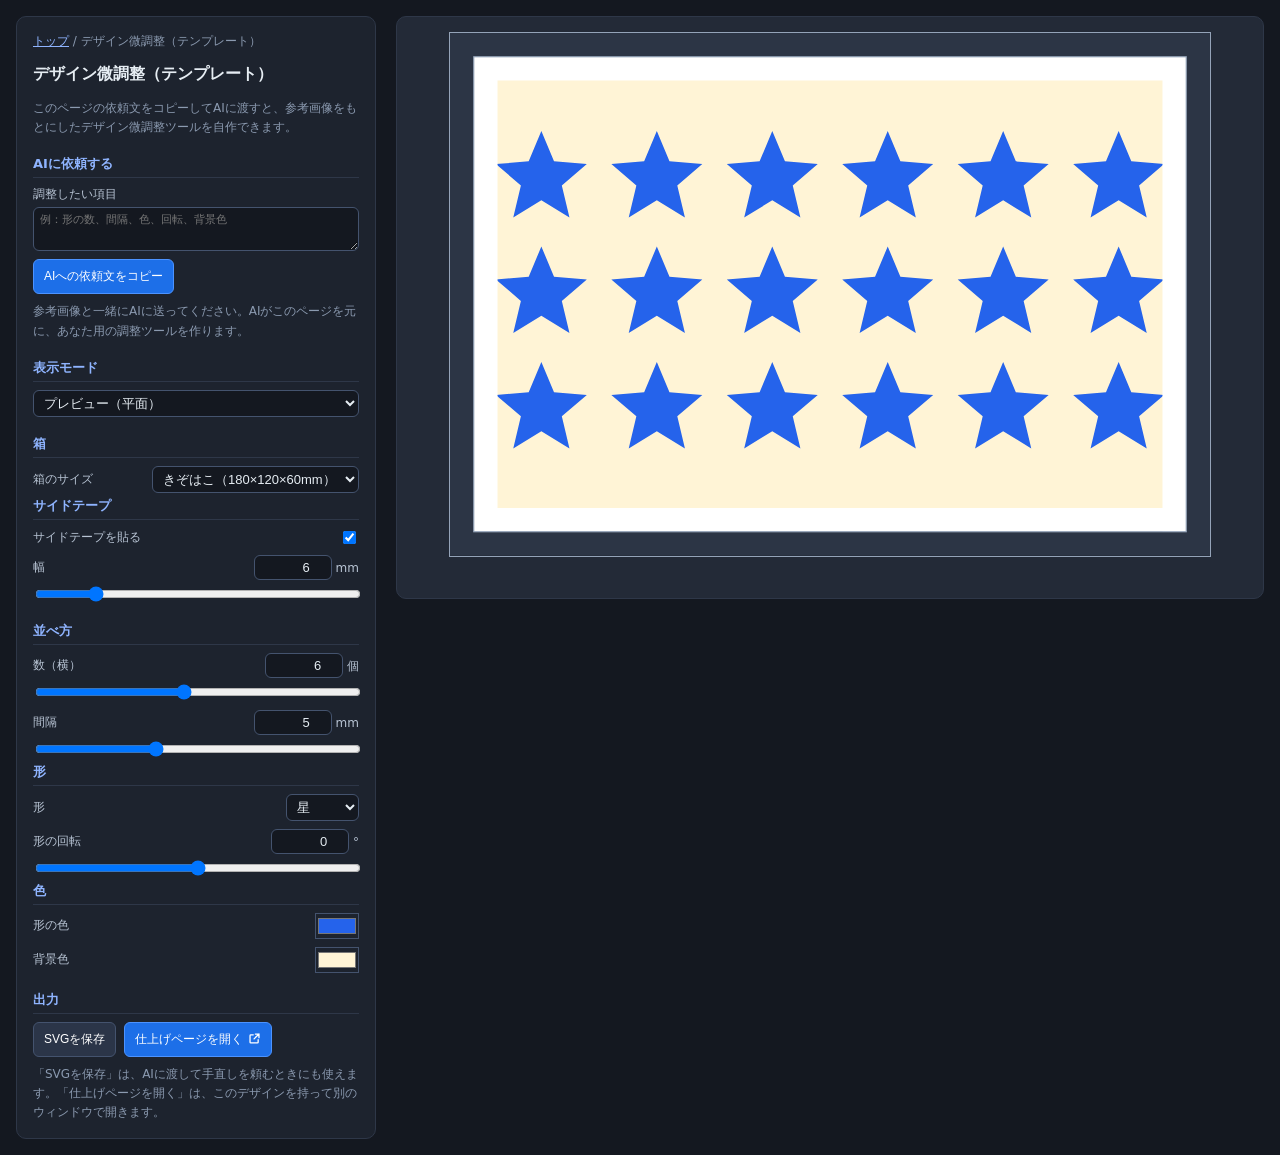
==== draft/index.html @ ba09f08d "叩き台ページを作成" ====
<!DOCTYPE html>
<html lang="ja">
<head>
  <meta charset="UTF-8" />
  <meta name="viewport" content="width=device-width, initial-scale=1" />
  <title>デザイン微調整（テンプレート） | Cigar Box Design Simulator</title>
  <link rel="stylesheet" href="../shared/style.css" />

  <!-- ================================================================
       AI-SLOT:BEGIN
       このページは「AI に調整ページを作ってもらうためのテンプレート」です。
       AI がこのページをコピーして作り替えるときは、AI-SLOT:BEGIN 〜 AI-SLOT:END の中（PARAMS と draw）だけを書き換えます。
       それ以外（表示モード・箱の切り替え・サイドテープ・出力ボタン）は変えません。
       ここは、このサイトの利用者がコードを貼り付ける場所ではありません（このページはコードの読み込みをしません）。

       契約:
         PARAMS … 画面に出す調整項目の配列。要素は次のいずれか（g を付けると、その項目から見出しが始まる）
           { g?: "見出し", key: "r", label: "円の半径", type: "number", unit: "mm", min: 5, max: 60, step: 0.5, def: 40 }
           { key: "color", label: "色", type: "color", def: "#ef4444" }            … def は #rrggbb
           { key: "glow", label: "光らせる", type: "bool", def: true }
           { key: "pattern", label: "柄", type: "select" | "choice", options: [["dots", "ドット"], ["wave", "波"]], def: "dots" }
         draw(box, p) … デザインの SVG の中身（<svg> の中に入る要素）を文字列で返す関数
           box = { w: 180 | 165, h: 120, key: "kizo" | "kazu" }（箱の面の大きさ。単位 mm）
           p   = PARAMS の現在値（p.r, p.color など）
           座標は箱の面（左上が 0,0、右下が box.w, box.h）。1 単位 = 1mm
           <svg> 要素そのものは、ページが viewBox="0 0 box.w box.h"・width / height（mm）つきで作る。返さない

       守ること:
         - 箱の面いっぱいに描く。シールは面より上下左右に約 1.5mm 内側までしか載らない。重要な要素は端から 5mm 以上離す
         - 外部ファイル・外部 URL・<script>・画像の埋め込みを使わない
         - 指示がなければ、文字・人物・ロゴは入れない
         - ループ・三角関数・乱数など、JavaScript で自由に生成してよい
       ================================================================ -->
  <script id="ai-slot">
    // サンプル：同じ形を規則的に並べる（横の数・間隔・形・回転・色・背景色を調整できる）
    const PARAMS = [
      { g: "並べ方", key: "count", label: "数（横）", unit: "個", min: 1, max: 12, step: 1, def: 6 },
      { key: "gap", label: "間隔", unit: "mm", min: 1, max: 12, step: 0.5, def: 5 },
      { g: "形", key: "shape", label: "形", type: "select", options: [["circle", "円"], ["square", "四角"], ["triangle", "三角"], ["hexagon", "六角形"], ["star", "星"]], def: "star" },
      { key: "rot", label: "形の回転", unit: "°", min: -180, max: 180, step: 1, def: 0 },
      { g: "色", key: "color", label: "形の色", type: "color", def: "#2563eb" },
      { key: "bg", label: "背景色", type: "color", def: "#fff4d6" }
    ];

    function draw(box, p) {
      const { w, h } = box;
      const n = (v) => Math.round(v * 100) / 100;
      const margin = Math.max(p.gap, 5);                                               // 端から 5mm 以上離す
      const cell = Math.max(1, (w - 2 * margin - p.gap * (p.count - 1)) / p.count);   // 形 1 つの大きさ
      const rows = Math.max(1, Math.floor((h - 2 * margin + p.gap) / (cell + p.gap))); // 縦は入るだけ並べる
      const x0 = (w - (p.count * cell + (p.count - 1) * p.gap)) / 2;                   // 全体を中央に置く
      const y0 = (h - (rows * cell + (rows - 1) * p.gap)) / 2;
      const r = cell / 2;

      // 中心が (0,0)、外接円の半径が r の多角形・星
      const poly = (sides, start, inner = 1) => Array.from({ length: sides * (inner < 1 ? 2 : 1) }, (_, i) => {
        const a = ((start + (i * 360) / (sides * (inner < 1 ? 2 : 1))) * Math.PI) / 180;
        const rr = i % 2 && inner < 1 ? r * inner : r;
        return `${n(rr * Math.cos(a))},${n(rr * Math.sin(a))}`;
      }).join(" ");
      const shapes = {
        circle: `<circle r="${n(r)}" />`,
        square: `<rect x="${n(-r)}" y="${n(-r)}" width="${n(cell)}" height="${n(cell)}" />`,
        triangle: `<polygon points="${poly(3, -90)}" />`,
        hexagon: `<polygon points="${poly(6, 0)}" />`,
        star: `<polygon points="${poly(5, -90, 0.45)}" />`
      };

      let items = "";
      for (let row = 0; row < rows; row++) {
        for (let col = 0; col < p.count; col++) {
          const cx = x0 + r + col * (cell + p.gap);
          const cy = y0 + r + row * (cell + p.gap);
          items += `<g transform="translate(${n(cx)} ${n(cy)}) rotate(${p.rot})">${shapes[p.shape]}</g>`;
        }
      }
      return `<rect x="0" y="0" width="${w}" height="${h}" fill="${p.bg}" />
        <g fill="${p.color}">${items}</g>`;
    }
  </script>
  <!-- AI-SLOT:END ===================================================== -->
</head>
<body>
  <!-- ここから下は固定部分 -->
  <div class="controls">
    <div class="crumb"><a href="../">トップ</a> / デザイン微調整（テンプレート）</div>
    <h3>デザイン微調整（テンプレート）</h3>
    <p class="note">このページの依頼文をコピーしてAIに渡すと、参考画像をもとにしたデザイン微調整ツールを自作できます。</p>

    <div class="section">
      <h4>AIに依頼する</h4>
      <div class="param">
        <label for="briefItems"><span>調整したい項目</span></label>
        <textarea id="briefItems" rows="2" style="min-height:44px" placeholder="例：形の数、間隔、色、回転、背景色"></textarea>
      </div>
      <div class="btn-row"><button id="btnCopyPrompt" class="primary">AIへの依頼文をコピー</button></div>
      <p class="note">参考画像と一緒にAIに送ってください。AIがこのページを元に、あなた用の調整ツールを作ります。</p>
    </div>

    <div class="section">
      <h4>表示モード</h4>
      <select id="selMode"></select>
    </div>

    <div id="fixedParams"></div>
    <div id="designParams"></div>

    <div class="section">
      <h4>出力</h4>
      <div class="btn-row">
        <button id="btnSaveSvg">SVGを保存</button>
        <button id="btnToPreview" class="primary">仕上げページを開く<svg class="icon" viewBox="0 0 16 16" fill="none" stroke="currentColor" stroke-width="1.6" stroke-linecap="round" stroke-linejoin="round" aria-label="別のウィンドウで開きます" role="img"><path d="M9 2.5h4.5V7M13.5 2.5 7.5 8.5M6.5 3.5H3.5a1 1 0 0 0-1 1v8a1 1 0 0 0 1 1h8a1 1 0 0 0 1-1v-3" /></svg></button>
      </div>
      <p class="note">「SVGを保存」は、AIに渡して手直しを頼むときにも使えます。「仕上げページを開く」は、このデザインを持って別のウィンドウで開きます。</p>
    </div>
  </div>

  <div class="stage">
    <svg id="scene" viewBox="0 0 192 132" xmlns="http://www.w3.org/2000/svg" xmlns:xlink="http://www.w3.org/1999/xlink"></svg>
    <p id="msg" class="note"></p>
  </div>

  <script src="../shared/box.js"></script>
  <script>
    (function () {
      const { BOX_PARAMS, BOXES, MODES, spec, placeholder, renderScene, defaults, buildParamsUi, sanitize, storage, idb, download, toaster, f, ART_KEY, PREVIEW_LS_KEY } = CigarBox;
      const $ = (id) => document.getElementById(id);
      const toast = toaster($("msg"));
      const LS_KEY = "cigar-box-draft:v3";
      const DRAFT_MODES = ["flat", "solid", "triple"];

      const state = { fixed: defaults(BOX_PARAMS), mode: "flat", values: defaults(PARAMS), items: "" };
      const persist = () => storage.save(LS_KEY, { version: 3, mode: state.mode, fixed: state.fixed, values: state.values, items: state.items });
      const boxOf = () => { const v = spec(state.fixed); return { v, box: { w: v.boxW, h: v.boxH, key: v.box } }; };

      // draw の結果を、箱の面と同寸（1 単位 = 1mm）の SVG にする
      function buildSvg() {
        const { box } = boxOf();
        const inner = draw(box, { ...state.values });
        if (typeof inner !== "string") throw new Error("draw は SVG の中身（文字列）を返してください");
        const svg = `<svg xmlns="http://www.w3.org/2000/svg" xmlns:xlink="http://www.w3.org/1999/xlink" viewBox="0 0 ${f(box.w)} ${f(box.h)}" width="${f(box.w)}mm" height="${f(box.h)}mm">${inner}</svg>`;
        const doc = new DOMParser().parseFromString(svg, "image/svg+xml");
        if (doc.querySelector("parsererror")) throw new Error("draw の結果が SVG として不正です");
        return svg;
      }

      function render() {
        const { v, box } = boxOf();
        let art, ok = false, msg = "";
        try {
          const url = "data:image/svg+xml;charset=utf-8," + encodeURIComponent(buildSvg());
          art = `<image href="${url}" xlink:href="${url}" x="0" y="0" width="${f(box.w)}" height="${f(box.h)}" />`;
          ok = true;
        } catch (e) {
          art = placeholder(v, "デザインを描けませんでした", "メッセージを確認してください");
          msg = e.message;
        }
        renderScene($("scene"), v, state.mode, art);
        $("msg").textContent = msg;
        $("btnToPreview").disabled = $("btnSaveSvg").disabled = !ok;
      }

      // ---- UI ----
      const onChange = () => { persist(); render(); };
      const syncFixed = buildParamsUi($("fixedParams"), BOX_PARAMS, state.fixed, onChange);
      const syncDesign = buildParamsUi($("designParams"), PARAMS, state.values, onChange);
      $("selMode").innerHTML = DRAFT_MODES.map((k) => `<option value="${k}">${MODES[k]}</option>`).join("");
      $("selMode").onchange = (e) => { state.mode = e.target.value; persist(); render(); };
      $("briefItems").oninput = (e) => { state.items = e.target.value; persist(); };

      // ---- 依頼文 ----
      const slotSource = (() => {
        const lines = $("ai-slot").textContent.replace(/^\n+|\s+$/g, "").split("\n");
        const indent = Math.min(...lines.filter((l) => l.trim()).map((l) => l.match(/^ */)[0].length));
        return lines.map((l) => l.slice(indent)).join("\n");
      })();

      function buildPrompt() {
        const page = new URL("./", location.href); page.search = ""; page.hash = "";
        const urls = {
          page: page.href,
          shared: new URL("../shared/", page).href,
          preview: new URL("../preview/", page).href,
          guide: new URL("../docs/ai-guide.md", page).href,
          examples: new URL("../examples/", page).href
        };
        const items = state.items.trim() || "（なし。または、動かしたい項目を書く）";
        return `添付した画像のデザインを、ファミマ・ローソンのシール紙に印刷してシガーボックスに貼るシールにします。
そのデザインを SVG で再現して、項目を動かして調整できる「調整ページ」を作ってください。
画像は雰囲気・色・構図の参考です。トレースや画像の埋め込みはせず、SVG の図形で作ってください。

# 調整したい項目（画面で動かせるようにしたい）
${items}

# 調整ページ
テンプレートのページがあります：${urls.page}（HTML を読めます）
- テンプレートを読めるなら、それをコピーして AI-SLOT:BEGIN 〜 AI-SLOT:END の中（PARAMS と draw）だけを書き換える。それ以外は変えない
  - 共通部分（${urls.shared} の box.js と style.css）は、公開 URL から <script src> と <link> で読み込んでよい。オフラインで使うなら中身をページにコピーする
- テンプレートを読めないなら、次を満たす HTML（ブラウザで開くだけで動く 1 ファイル）を作る
  - 調整項目をスライダーや色選択などで動かせる
  - 箱の面と同じ大きさでプレビューする。箱は きぞはこ 180×120mm / かずはこ 165×120mm を切り替えられる
  - ボタン「SVGを保存」と「仕上げページを開く」を、別々に置く
- 「仕上げページを開く」は、${urls.preview} を新しいウィンドウで開く（<a target="_blank" rel="noopener">。別のウィンドウで開くとわかるアイコンを付ける）
  - 仕上げページは別のサイトなので、データは渡せない。保存した SVG を、仕上げページにドラッグ&ドロップ（またはコードの貼り付け）で読み込む
  - あれば「SVGをコピー」（SVG のコードをクリップボードへ）も置く。スマホでは貼り付けの方が楽
- ページの使い方を、画面上に 2〜3 行で書く

# AI-SLOT の書き方
PARAMS … 調整項目の配列。要素は次のいずれか（g を付けると、その項目から見出しが始まる）
  { g: "見出し", key: "r", label: "円の半径", type: "number", unit: "mm", min: 5, max: 60, step: 0.5, def: 40 }
  { key: "color", label: "色", type: "color", def: "#ef4444" }（def は #rrggbb）
  { key: "glow", label: "光らせる", type: "bool", def: true }
  { key: "pattern", label: "柄", type: "select" または "choice", options: [["dots", "ドット"], ["wave", "波"]], def: "dots" }
draw(box, p) … デザインの SVG の中身（<svg> の中に入る要素）を文字列で返す関数
  box = { w: 180 または 165, h: 120, key: "kizo" または "kazu" }、p = PARAMS の現在値
  座標は箱の面（左上が 0,0、右下が box.w, box.h）。1 単位 = 1mm。<svg> 要素そのものは返さない
ループ・三角関数・乱数など、JavaScript で自由に生成してよい（参考：${urls.examples} ）

見本：
\`\`\`js
${slotSource}
\`\`\`

# 保存する SVG のルール
- 箱の面と同じ大きさ。きぞはこは <svg xmlns="http://www.w3.org/2000/svg" viewBox="0 0 180 120" width="180mm" height="120mm">、かずはこは 165×120
- 1 単位 = 1mm にする（px の大きさにしない。大きさが違うと仕上げページで別の大きさになる）
- 使わない：script、foreignObject、外部 URL、画像の埋め込み
- 指示がなければ、文字・人物・ロゴは入れない
- シールは箱の面より上下左右に約 1.5mm 内側までしか載らない。重要な要素は端から 5mm 以上離す
詳しい説明：${urls.guide}
`;
      }

      async function copyText(text) {
        try { await navigator.clipboard.writeText(text); return true; }
        catch (e) {
          const ta = document.createElement("textarea");
          ta.value = text; ta.style.position = "fixed"; ta.style.opacity = "0";
          document.body.appendChild(ta); ta.select();
          let ok = false;
          try { ok = document.execCommand("copy"); } catch (err) { /* noop */ }
          ta.remove();
          return ok;
        }
      }
      $("btnCopyPrompt").onclick = async () => {
        toast((await copyText(buildPrompt())) ? "依頼文をコピーしました。参考画像と一緒にAIに送ってください" : "コピーできませんでした");
      };

      // ---- 出力 ----
      const currentBlob = () => new Blob([`<?xml version="1.0" encoding="UTF-8"?>\n${buildSvg()}`], { type: "image/svg+xml" });
      $("btnSaveSvg").onclick = () => {
        try { download(currentBlob(), `design_${state.fixed.box}.svg`); }
        catch (e) { toast("SVGを保存できませんでした：" + e.message); }
      };
      $("btnToPreview").onclick = async () => {
        const win = window.open("", "_blank"); // クリック直後に開く（ポップアップのブロックを避ける）
        try {
          const box = state.fixed.box;
          await idb.set(ART_KEY, { blob: currentBlob(), name: `design_${box}.svg` });
          const saved = storage.load(PREVIEW_LS_KEY) || { version: 1 };
          storage.save(PREVIEW_LS_KEY, { ...saved, box, sideTape: state.fixed.sideTape, tapeWidth: state.fixed.tapeWidth });
          const url = new URL("../preview/", location.href).href;
          if (win) win.location.href = url; else location.href = url;
        } catch (e) {
          if (win) win.close();
          toast("仕上げページを開けませんでした：" + e.message);
        }
      };

      // ---- 起動 ----
      const saved = storage.load(LS_KEY);
      if (saved) {
        Object.assign(state.fixed, sanitize(BOX_PARAMS, saved.fixed));
        Object.assign(state.values, sanitize(PARAMS, saved.values));
        if (DRAFT_MODES.includes(saved.mode)) state.mode = saved.mode;
        state.items = String(saved.items || "");
        $("briefItems").value = state.items;
      }
      syncFixed(); syncDesign();
      $("selMode").value = state.mode;
      render();
    })();
  </script>
</body>
</html>
---- shared/style.css ----
/* 共通スタイル（preview / draft / 入口ページで共有）。AI はこのファイルを編集しない */
* { box-sizing: border-box; }
body {
  font-family: system-ui, -apple-system, "Hiragino Sans", sans-serif;
  background: #141820;
  color: #e6edf3;
  margin: 0;
  padding: 16px;
  display: flex;
  gap: 20px;
  flex-wrap: wrap;
  align-items: flex-start;
}
a { color: #8fb4ff; }
.controls {
  width: 360px;
  max-width: 100%;
  background: #1d232e;
  padding: 16px;
  border-radius: 10px;
  border: 1px solid #2e3748;
  display: flex;
  flex-direction: column;
  gap: 14px;
}
h3 { margin: 0; font-size: 16px; }
h4 { margin: 4px 0 0; font-size: 13px; color: #8fb4ff; border-bottom: 1px solid #2e3748; padding-bottom: 4px; }
.crumb { font-size: 12px; color: #8b9ab0; }
.section { display: flex; flex-direction: column; gap: 8px; }
.param { display: flex; flex-direction: column; gap: 4px; }
.param label, .row-label {
  font-size: 12px; color: #b8c4d4;
  display: flex; justify-content: space-between; align-items: center; gap: 8px;
}
.param input[type="range"] { width: 100%; }
input[type="number"], select, textarea {
  background: #141820; color: #e6edf3; border: 1px solid #44536e;
  border-radius: 6px; padding: 4px 6px; font-size: 13px;
}
input[type="number"] { width: 78px; text-align: right; }
input[type="color"] { width: 44px; height: 26px; padding: 0; border: 1px solid #44536e; background: none; }
textarea { width: 100%; min-height: 110px; font-family: ui-monospace, monospace; font-size: 11px; }
.btn-row { display: flex; gap: 8px; flex-wrap: wrap; }
button {
  background: #2b3548; color: #fff; border: 1px solid #44536e;
  padding: 8px 10px; border-radius: 6px; cursor: pointer; font-size: 12px;
}
button.active { background: #1d6fe8; border-color: #4c93ff; }
button.primary { background: #1d6fe8; border-color: #4c93ff; }
button .icon { width: 13px; height: 13px; margin-left: 5px; vertical-align: -2px; }
button:disabled { opacity: .4; cursor: not-allowed; }
.note { font-size: 12px; color: #8b9ab0; line-height: 1.6; margin: 0; }
details { font-size: 12px; color: #b8c4d4; }
summary { cursor: pointer; padding: 4px 0; }
.stage {
  flex: 1;
  min-width: 320px;
  background: #232a37;
  border-radius: 10px;
  border: 1px solid #2e3748;
  padding: 16px;
  display: flex;
  flex-direction: column;
  align-items: center;
  gap: 10px;
}
.stage.dragover { outline: 2px dashed #4c93ff; outline-offset: -8px; }
.stage svg { width: 100%; max-width: 760px; height: auto; box-shadow: 0 0 0 1px #94a3b8; }
#msg { min-height: 1.4em; color: #fbbf24; }

/* 入口ページ */
.home { max-width: 760px; margin: 0 auto; display: flex; flex-direction: column; gap: 16px; }
.cards { display: grid; grid-template-columns: repeat(auto-fit, minmax(280px, 1fr)); gap: 16px; }
.card {
  display: flex; flex-direction: column; gap: 8px;
  background: #1d232e; border: 1px solid #2e3748; border-radius: 10px; padding: 16px;
  color: inherit; text-decoration: none;
}
.card:hover { border-color: #4c93ff; }
.card h3 { color: #8fb4ff; }

@media (max-width: 860px) {
  body { flex-direction: column; padding: 8px; }
  .controls { width: 100%; }
  .stage { order: -1; position: sticky; top: 0; z-index: 5; width: 100%; padding: 8px; }
  .stage svg { max-height: 42vh; }
}
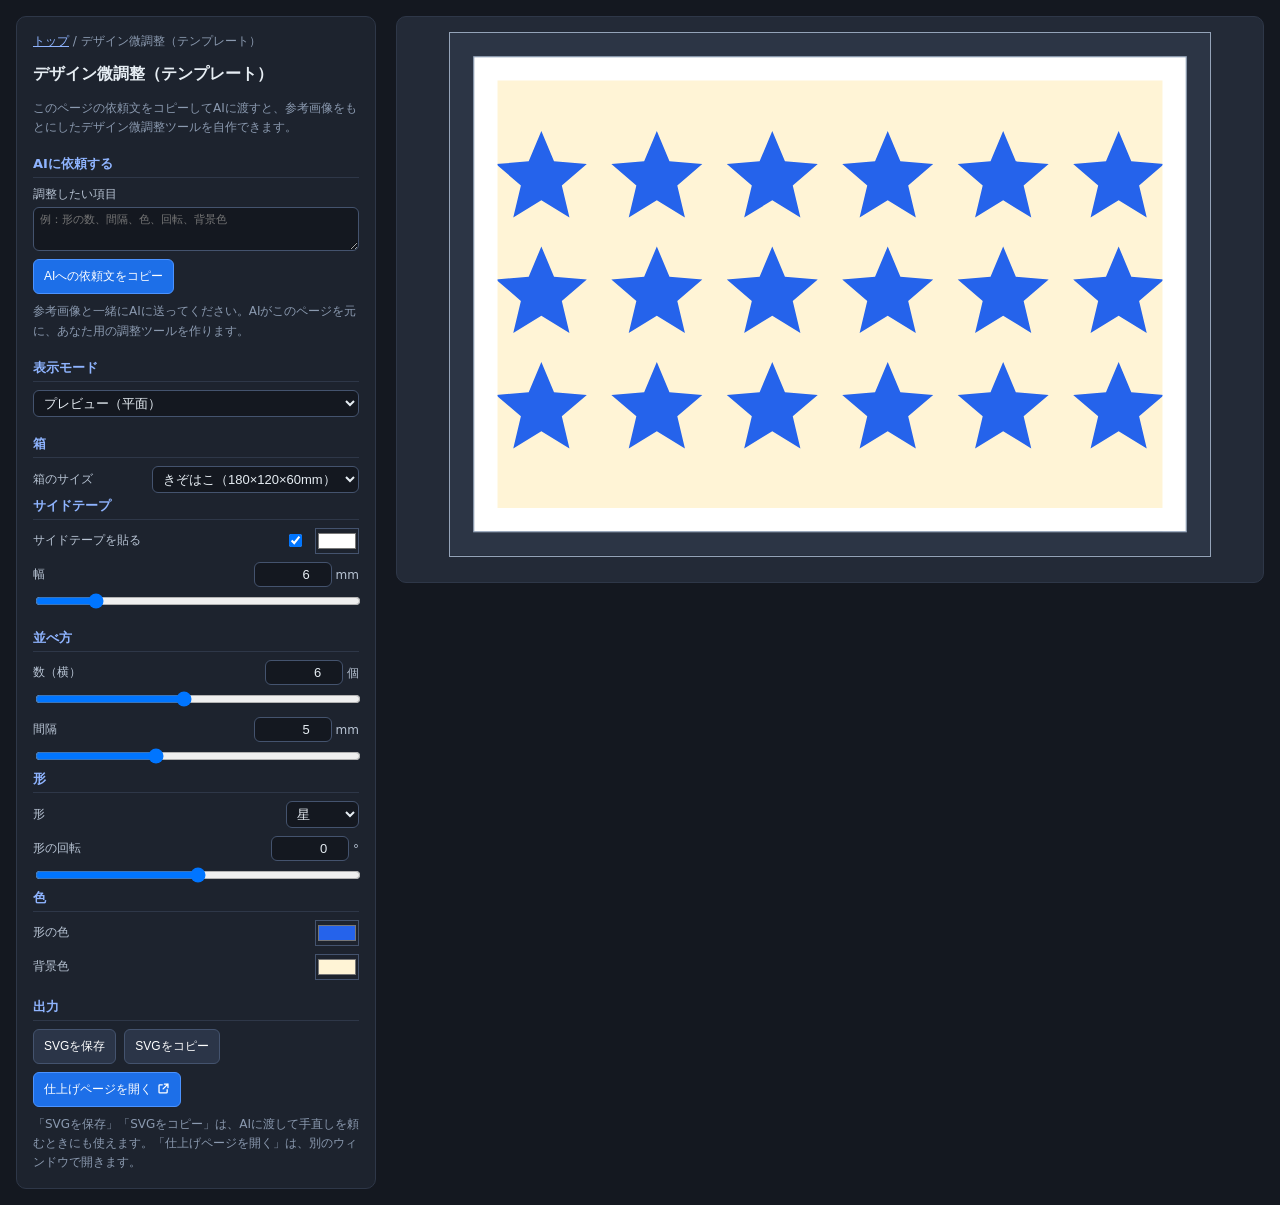
==== commit 24eca796: "決定論的コードの見直し、サイドシートの色変更対応、レンダリングの見直し、内部的な画像の扱いの調整" ====
--- a/draft/index.html
+++ b/draft/index.html
@@ -10,7 +10,8 @@
        AI-SLOT:BEGIN
        このページは「AI に調整ページを作ってもらうためのテンプレート」です。
        AI がこのページをコピーして作り替えるときは、AI-SLOT:BEGIN 〜 AI-SLOT:END の中（PARAMS と draw）だけを書き換えます。
-       それ以外（表示モード・箱の切り替え・サイドテープ・出力ボタン）は変えません。
+       画面の固定部分（表示モード・箱の切り替え・サイドテープ・プレビュー・出力ボタン）は shared/draft-app.js が作ります。
+       自分で作り直さず、CigarBox.mountDraft({ PARAMS, draw }) を呼んでください。
        ここは、このサイトの利用者がコードを貼り付ける場所ではありません（このページはコードの読み込みをしません）。
 
        契約:
@@ -81,92 +82,36 @@
   <!-- AI-SLOT:END ===================================================== -->
 </head>
 <body>
-  <!-- ここから下は固定部分 -->
-  <div class="controls">
-    <div class="crumb"><a href="../">トップ</a> / デザイン微調整（テンプレート）</div>
-    <h3>デザイン微調整（テンプレート）</h3>
-    <p class="note">このページの依頼文をコピーしてAIに渡すと、参考画像をもとにしたデザイン微調整ツールを自作できます。</p>
-
-    <div class="section">
-      <h4>AIに依頼する</h4>
-      <div class="param">
-        <label for="briefItems"><span>調整したい項目</span></label>
-        <textarea id="briefItems" rows="2" style="min-height:44px" placeholder="例：形の数、間隔、色、回転、背景色"></textarea>
-      </div>
-      <div class="btn-row"><button id="btnCopyPrompt" class="primary">AIへの依頼文をコピー</button></div>
-      <p class="note">参考画像と一緒にAIに送ってください。AIがこのページを元に、あなた用の調整ツールを作ります。</p>
-    </div>
-
-    <div class="section">
-      <h4>表示モード</h4>
-      <select id="selMode"></select>
-    </div>
-
-    <div id="fixedParams"></div>
-    <div id="designParams"></div>
-
-    <div class="section">
-      <h4>出力</h4>
-      <div class="btn-row">
-        <button id="btnSaveSvg">SVGを保存</button>
-        <button id="btnToPreview" class="primary">仕上げページを開く<svg class="icon" viewBox="0 0 16 16" fill="none" stroke="currentColor" stroke-width="1.6" stroke-linecap="round" stroke-linejoin="round" aria-label="別のウィンドウで開きます" role="img"><path d="M9 2.5h4.5V7M13.5 2.5 7.5 8.5M6.5 3.5H3.5a1 1 0 0 0-1 1v8a1 1 0 0 0 1 1h8a1 1 0 0 0 1-1v-3" /></svg></button>
-      </div>
-      <p class="note">「SVGを保存」は、AIに渡して手直しを頼むときにも使えます。「仕上げページを開く」は、このデザインを持って別のウィンドウで開きます。</p>
-    </div>
-  </div>
-
-  <div class="stage">
-    <svg id="scene" viewBox="0 0 192 132" xmlns="http://www.w3.org/2000/svg" xmlns:xlink="http://www.w3.org/1999/xlink"></svg>
-    <p id="msg" class="note"></p>
-  </div>
-
   <script src="../shared/box.js"></script>
+  <script src="../shared/draft-app.js"></script>
   <script>
     (function () {
-      const { BOX_PARAMS, BOXES, MODES, spec, placeholder, renderScene, defaults, buildParamsUi, sanitize, storage, idb, download, toaster, f, ART_KEY, PREVIEW_LS_KEY } = CigarBox;
+      const { storage } = CigarBox;
+      const ITEMS_KEY = "cigar-box-draft:items";
+
+      // 画面の固定部分（表示モード・箱・サイドテープ・プレビュー・出力ボタン）は shared/draft-app.js が作る
+      const extra = document.createElement("div");
+      extra.className = "section";
+      extra.innerHTML = `
+        <h4>AIに依頼する</h4>
+        <div class="param">
+          <label for="briefItems"><span>調整したい項目</span></label>
+          <textarea id="briefItems" rows="2" style="min-height:44px" placeholder="例：形の数、間隔、色、回転、背景色"></textarea>
+        </div>
+        <div class="btn-row"><button id="btnCopyPrompt" class="primary">AIへの依頼文をコピー</button></div>
+        <p class="note">参考画像と一緒にAIに送ってください。AIがこのページを元に、あなた用の調整ツールを作ります。</p>`;
+
+      const app = CigarBox.mountDraft({
+        crumb: '<a href="../">トップ</a> / デザイン微調整（テンプレート）',
+        title: "デザイン微調整（テンプレート）",
+        note: "このページの依頼文をコピーしてAIに渡すと、参考画像をもとにしたデザイン微調整ツールを自作できます。",
+        extra, PARAMS, draw
+      });
       const $ = (id) => document.getElementById(id);
-      const toast = toaster($("msg"));
-      const LS_KEY = "cigar-box-draft:v3";
-      const DRAFT_MODES = ["flat", "solid", "triple"];
-
-      const state = { fixed: defaults(BOX_PARAMS), mode: "flat", values: defaults(PARAMS), items: "" };
-      const persist = () => storage.save(LS_KEY, { version: 3, mode: state.mode, fixed: state.fixed, values: state.values, items: state.items });
-      const boxOf = () => { const v = spec(state.fixed); return { v, box: { w: v.boxW, h: v.boxH, key: v.box } }; };
-
-      // draw の結果を、箱の面と同寸（1 単位 = 1mm）の SVG にする
-      function buildSvg() {
-        const { box } = boxOf();
-        const inner = draw(box, { ...state.values });
-        if (typeof inner !== "string") throw new Error("draw は SVG の中身（文字列）を返してください");
-        const svg = `<svg xmlns="http://www.w3.org/2000/svg" xmlns:xlink="http://www.w3.org/1999/xlink" viewBox="0 0 ${f(box.w)} ${f(box.h)}" width="${f(box.w)}mm" height="${f(box.h)}mm">${inner}</svg>`;
-        const doc = new DOMParser().parseFromString(svg, "image/svg+xml");
-        if (doc.querySelector("parsererror")) throw new Error("draw の結果が SVG として不正です");
-        return svg;
-      }
-
-      function render() {
-        const { v, box } = boxOf();
-        let art, ok = false, msg = "";
-        try {
-          const url = "data:image/svg+xml;charset=utf-8," + encodeURIComponent(buildSvg());
-          art = `<image href="${url}" xlink:href="${url}" x="0" y="0" width="${f(box.w)}" height="${f(box.h)}" />`;
-          ok = true;
-        } catch (e) {
-          art = placeholder(v, "デザインを描けませんでした", "メッセージを確認してください");
-          msg = e.message;
-        }
-        renderScene($("scene"), v, state.mode, art);
-        $("msg").textContent = msg;
-        $("btnToPreview").disabled = $("btnSaveSvg").disabled = !ok;
-      }
-
-      // ---- UI ----
-      const onChange = () => { persist(); render(); };
-      const syncFixed = buildParamsUi($("fixedParams"), BOX_PARAMS, state.fixed, onChange);
-      const syncDesign = buildParamsUi($("designParams"), PARAMS, state.values, onChange);
-      $("selMode").innerHTML = DRAFT_MODES.map((k) => `<option value="${k}">${MODES[k]}</option>`).join("");
-      $("selMode").onchange = (e) => { state.mode = e.target.value; persist(); render(); };
-      $("briefItems").oninput = (e) => { state.items = e.target.value; persist(); };
+
+      let items = String((storage.load(ITEMS_KEY) || {}).items || "");
+      $("briefItems").value = items;
+      $("briefItems").oninput = (e) => { items = e.target.value; storage.save(ITEMS_KEY, { items }); };
 
       // ---- 依頼文 ----
       const slotSource = (() => {
@@ -184,28 +129,47 @@
           guide: new URL("../docs/ai-guide.md", page).href,
           examples: new URL("../examples/", page).href
         };
-        const items = state.items.trim() || "（なし。または、動かしたい項目を書く）";
+        const brief = items.trim() || "（なし。または、動かしたい項目を書く）";
         return `添付した画像のデザインを、ファミマ・ローソンのシール紙に印刷してシガーボックスに貼るシールにします。
 そのデザインを SVG で再現して、項目を動かして調整できる「調整ページ」を作ってください。
 画像は雰囲気・色・構図の参考です。トレースや画像の埋め込みはせず、SVG の図形で作ってください。
 
 # 調整したい項目（画面で動かせるようにしたい）
-${items}
-
-# 調整ページ
-テンプレートのページがあります：${urls.page}（HTML を読めます）
-- テンプレートを読めるなら、それをコピーして AI-SLOT:BEGIN 〜 AI-SLOT:END の中（PARAMS と draw）だけを書き換える。それ以外は変えない
-  - 共通部分（${urls.shared} の box.js と style.css）は、公開 URL から <script src> と <link> で読み込んでよい。オフラインで使うなら中身をページにコピーする
-- テンプレートを読めないなら、次を満たす HTML（ブラウザで開くだけで動く 1 ファイル）を作る
-  - 調整項目をスライダーや色選択などで動かせる
-  - 箱の面と同じ大きさでプレビューする。箱は きぞはこ 180×120mm / かずはこ 165×120mm を切り替えられる
-  - ボタン「SVGを保存」と「仕上げページを開く」を、別々に置く
-- 「仕上げページを開く」は、${urls.preview} を新しいウィンドウで開く（<a target="_blank" rel="noopener">。別のウィンドウで開くとわかるアイコンを付ける）
-  - 仕上げページは別のサイトなので、データは渡せない。保存した SVG を、仕上げページにドラッグ&ドロップ（またはコードの貼り付け）で読み込む
-  - あれば「SVGをコピー」（SVG のコードをクリップボードへ）も置く。スマホでは貼り付けの方が楽
-- ページの使い方を、画面上に 2〜3 行で書く
-
-# AI-SLOT の書き方
+${brief}
+
+# 調整ページ（ブラウザで開くだけで動く HTML 1 ファイル）
+画面の固定部分（表示モード・箱の切り替え・サイドテープ・プレビュー・出力ボタン）は、共通スクリプトが作ります。
+自分で作り直さず、下の骨組みの PARAMS と draw だけを書いてください。
+- 箱の切り替え、「サイドテープを貼る」（色・幅つき。4 辺に貼る）、プレビュー（スマホでは画面上部に固定）、「SVGを保存」「SVGをコピー」「仕上げページを開く」は、共通スクリプトが用意する。同じものを自作しない
+- title と note は書き換えてよい。note には、ページの使い方を 2〜3 行で書く
+- 共通スクリプトは公開 URL から読み込む。外部スクリプトを読み込めない環境では、${urls.shared} の box.js・draft-app.js・style.css の中身を取得して、それぞれ <script> と <style> としてページに貼る
+- 共通スクリプトも取得できないときだけ、同じ機能を自作する（箱は きぞはこ 180×120mm / かずはこ 165×120mm、サイドテープは 4 辺・色と幅を変えられる、プレビューはスマホで上部に固定、「SVGを保存」と「仕上げページを開く」を別々のボタンにする）
+
+骨組み（PARAMS と draw を、画像のデザインに合わせて書き換える。見本は同じ形を規則的に並べるデザイン）：
+\`\`\`html
+<!DOCTYPE html>
+<html lang="ja">
+<head>
+  <meta charset="UTF-8" />
+  <meta name="viewport" content="width=device-width, initial-scale=1" />
+  <title>デザイン微調整</title>
+  <link rel="stylesheet" href="${urls.shared}style.css" />
+</head>
+<body>
+  <script src="${urls.shared}box.js"><\/script>
+  <script src="${urls.shared}draft-app.js"><\/script>
+  <script>
+${slotSource.replace(/^/gm, "    ")}
+
+    CigarBox.mountDraft({ title: "デザイン微調整", note: "ここにページの使い方を 2〜3 行で書く", PARAMS, draw });
+  <\/script>
+</body>
+</html>
+\`\`\`
+
+「仕上げページを開く」は ${urls.preview} を別のウィンドウで開きます。別のサイトなので、データは直接渡せません。共通スクリプトが SVG をコピーしてから開くので、仕上げページに貼り付けて読み込みます。
+
+# PARAMS と draw の書き方
 PARAMS … 調整項目の配列。要素は次のいずれか（g を付けると、その項目から見出しが始まる）
   { g: "見出し", key: "r", label: "円の半径", type: "number", unit: "mm", min: 5, max: 60, step: 0.5, def: 40 }
   { key: "color", label: "色", type: "color", def: "#ef4444" }（def は #rrggbb）
@@ -215,11 +179,6 @@
   box = { w: 180 または 165, h: 120, key: "kizo" または "kazu" }、p = PARAMS の現在値
   座標は箱の面（左上が 0,0、右下が box.w, box.h）。1 単位 = 1mm。<svg> 要素そのものは返さない
 ループ・三角関数・乱数など、JavaScript で自由に生成してよい（参考：${urls.examples} ）
-
-見本：
-\`\`\`js
-${slotSource}
-\`\`\`
 
 # 保存する SVG のルール
 - 箱の面と同じ大きさ。きぞはこは <svg xmlns="http://www.w3.org/2000/svg" viewBox="0 0 180 120" width="180mm" height="120mm">、かずはこは 165×120
@@ -244,42 +203,8 @@
         }
       }
       $("btnCopyPrompt").onclick = async () => {
-        toast((await copyText(buildPrompt())) ? "依頼文をコピーしました。参考画像と一緒にAIに送ってください" : "コピーできませんでした");
+        app.toast((await copyText(buildPrompt())) ? "依頼文をコピーしました。参考画像と一緒にAIに送ってください" : "コピーできませんでした");
       };
-
-      // ---- 出力 ----
-      const currentBlob = () => new Blob([`<?xml version="1.0" encoding="UTF-8"?>\n${buildSvg()}`], { type: "image/svg+xml" });
-      $("btnSaveSvg").onclick = () => {
-        try { download(currentBlob(), `design_${state.fixed.box}.svg`); }
-        catch (e) { toast("SVGを保存できませんでした：" + e.message); }
-      };
-      $("btnToPreview").onclick = async () => {
-        const win = window.open("", "_blank"); // クリック直後に開く（ポップアップのブロックを避ける）
-        try {
-          const box = state.fixed.box;
-          await idb.set(ART_KEY, { blob: currentBlob(), name: `design_${box}.svg` });
-          const saved = storage.load(PREVIEW_LS_KEY) || { version: 1 };
-          storage.save(PREVIEW_LS_KEY, { ...saved, box, sideTape: state.fixed.sideTape, tapeWidth: state.fixed.tapeWidth });
-          const url = new URL("../preview/", location.href).href;
-          if (win) win.location.href = url; else location.href = url;
-        } catch (e) {
-          if (win) win.close();
-          toast("仕上げページを開けませんでした：" + e.message);
-        }
-      };
-
-      // ---- 起動 ----
-      const saved = storage.load(LS_KEY);
-      if (saved) {
-        Object.assign(state.fixed, sanitize(BOX_PARAMS, saved.fixed));
-        Object.assign(state.values, sanitize(PARAMS, saved.values));
-        if (DRAFT_MODES.includes(saved.mode)) state.mode = saved.mode;
-        state.items = String(saved.items || "");
-        $("briefItems").value = state.items;
-      }
-      syncFixed(); syncDesign();
-      $("selMode").value = state.mode;
-      render();
     })();
   </script>
 </body>
--- a/shared/style.css
+++ b/shared/style.css
@@ -33,6 +33,7 @@
   display: flex; justify-content: space-between; align-items: center; gap: 8px;
 }
 .param input[type="range"] { width: 100%; }
+.ctl { display: inline-flex; align-items: center; gap: 10px; }
 input[type="number"], select, textarea {
   background: #141820; color: #e6edf3; border: 1px solid #44536e;
   border-radius: 6px; padding: 4px 6px; font-size: 13px;
@@ -82,6 +83,12 @@
 @media (max-width: 860px) {
   body { flex-direction: column; padding: 8px; }
   .controls { width: 100%; }
-  .stage { order: -1; position: sticky; top: 0; z-index: 5; width: 100%; padding: 8px; }
-  .stage svg { max-height: 42vh; }
+  .stage {
+    order: -1; position: sticky; top: 0; z-index: 5; width: 100%; padding: 8px;
+    /* 固定表示の領域を専用レイヤーに分け、スクロールや再描画でチラつくのを防ぐ */
+    transform: translateZ(0);
+    -webkit-transform: translateZ(0);
+  }
+  /* 高さを固定し、表示モードや箱で縦横比が変わっても領域の大きさを変えない（下のコントロールが動かない） */
+  .stage svg { height: 36vh; height: 36svh; max-width: none; box-shadow: none; }
 }
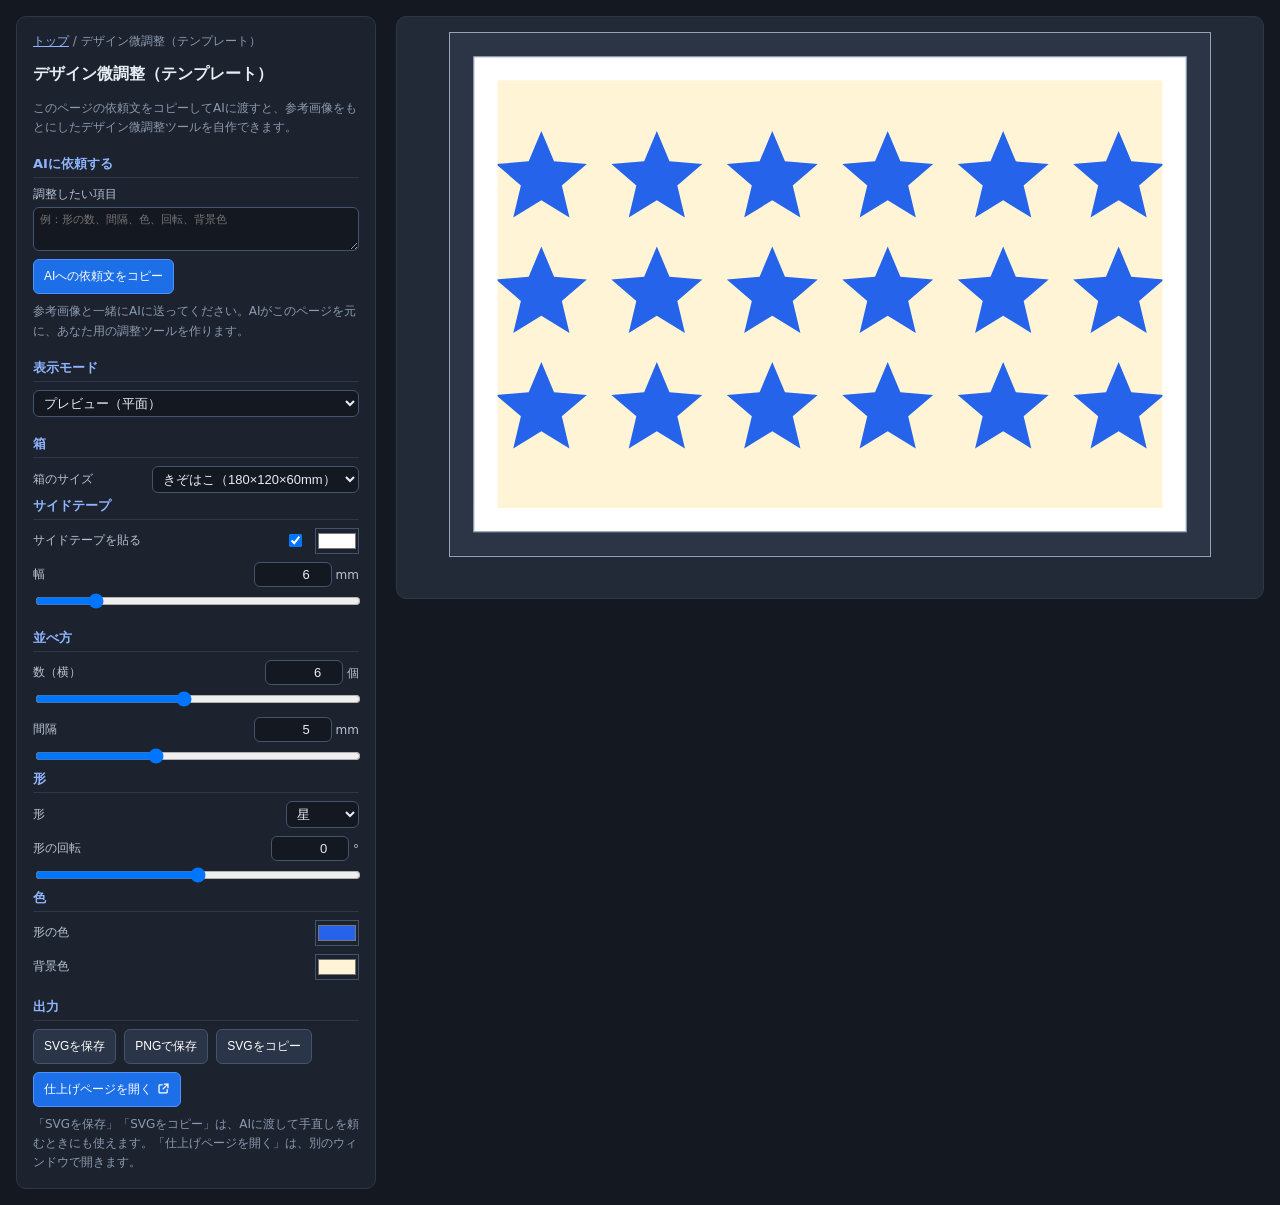
==== commit 319a2d66: "積極的にsandbox環境を起動するようにプロンプトを修正。モバイル向けにPNG保存の体験改善" ====
--- a/draft/index.html
+++ b/draft/index.html
@@ -134,13 +134,18 @@
 そのデザインを SVG で再現して、項目を動かして調整できる「調整ページ」を作ってください。
 画像は雰囲気・色・構図の参考です。トレースや画像の埋め込みはせず、SVG の図形で作ってください。
 
+# 進め方（重要）
+説明や方針だけで終わらせず、実際に動く調整ページ（HTML）を作り、その場で操作できる状態で見せてください。質問で止まらず、足りない情報は仮に決めて作ってください。
+- HTML をその場で実行して表示できる機能（コードのプレビュー、サンドボックス、Canvas、Artifacts など。例：Claude の Artifacts、ChatGPT の canvas、Gemini の Canvas）があれば、必ず使って、実行中のページを表示する
+- そうした機能が使えないとき、または表示が空白・エラーになるときは、その旨を最初に伝えて、完成した HTML の全体を 1 つのコードブロックで出す（途中を省略しない）。利用者がそれを .html ファイルとして保存して開く
+
 # 調整したい項目（画面で動かせるようにしたい）
 ${brief}
 
 # 調整ページ（ブラウザで開くだけで動く HTML 1 ファイル）
 画面の固定部分（表示モード・箱の切り替え・サイドテープ・プレビュー・出力ボタン）は、共通スクリプトが作ります。
 自分で作り直さず、下の骨組みの PARAMS と draw だけを書いてください。
-- 箱の切り替え、「サイドテープを貼る」（色・幅つき。4 辺に貼る）、プレビュー（スマホでは画面上部に固定）、「SVGを保存」「SVGをコピー」「仕上げページを開く」は、共通スクリプトが用意する。同じものを自作しない
+- 箱の切り替え、「サイドテープを貼る」（色・幅つき。4 辺に貼る）、プレビュー（スマホでは画面上部に固定）、「SVGを保存」「PNGで保存」「SVGをコピー」「仕上げページを開く」は、共通スクリプトが用意する。同じものを自作しない
 - title と note は書き換えてよい。note には、ページの使い方を 2〜3 行で書く
 - 共通スクリプトは公開 URL から読み込む。外部スクリプトを読み込めない環境では、${urls.shared} の box.js・draft-app.js・style.css の中身を取得して、それぞれ <script> と <style> としてページに貼る
 - 共通スクリプトも取得できないときだけ、同じ機能を自作する（箱は きぞはこ 180×120mm / かずはこ 165×120mm、サイドテープは 4 辺・色と幅を変えられる、プレビューはスマホで上部に固定、「SVGを保存」と「仕上げページを開く」を別々のボタンにする）
--- a/shared/style.css
+++ b/shared/style.css
@@ -67,7 +67,9 @@
 }
 .stage.dragover { outline: 2px dashed #4c93ff; outline-offset: -8px; }
 .stage svg { width: 100%; max-width: 760px; height: auto; box-shadow: 0 0 0 1px #94a3b8; }
-#msg { min-height: 1.4em; color: #fbbf24; }
+#msg, #cbx-msg { min-height: 1.4em; color: #fbbf24; }
+.touch-only { display: none; }
+@media (pointer: coarse) { .touch-only { display: block; } }
 
 /* 入口ページ */
 .home { max-width: 760px; margin: 0 auto; display: flex; flex-direction: column; gap: 16px; }
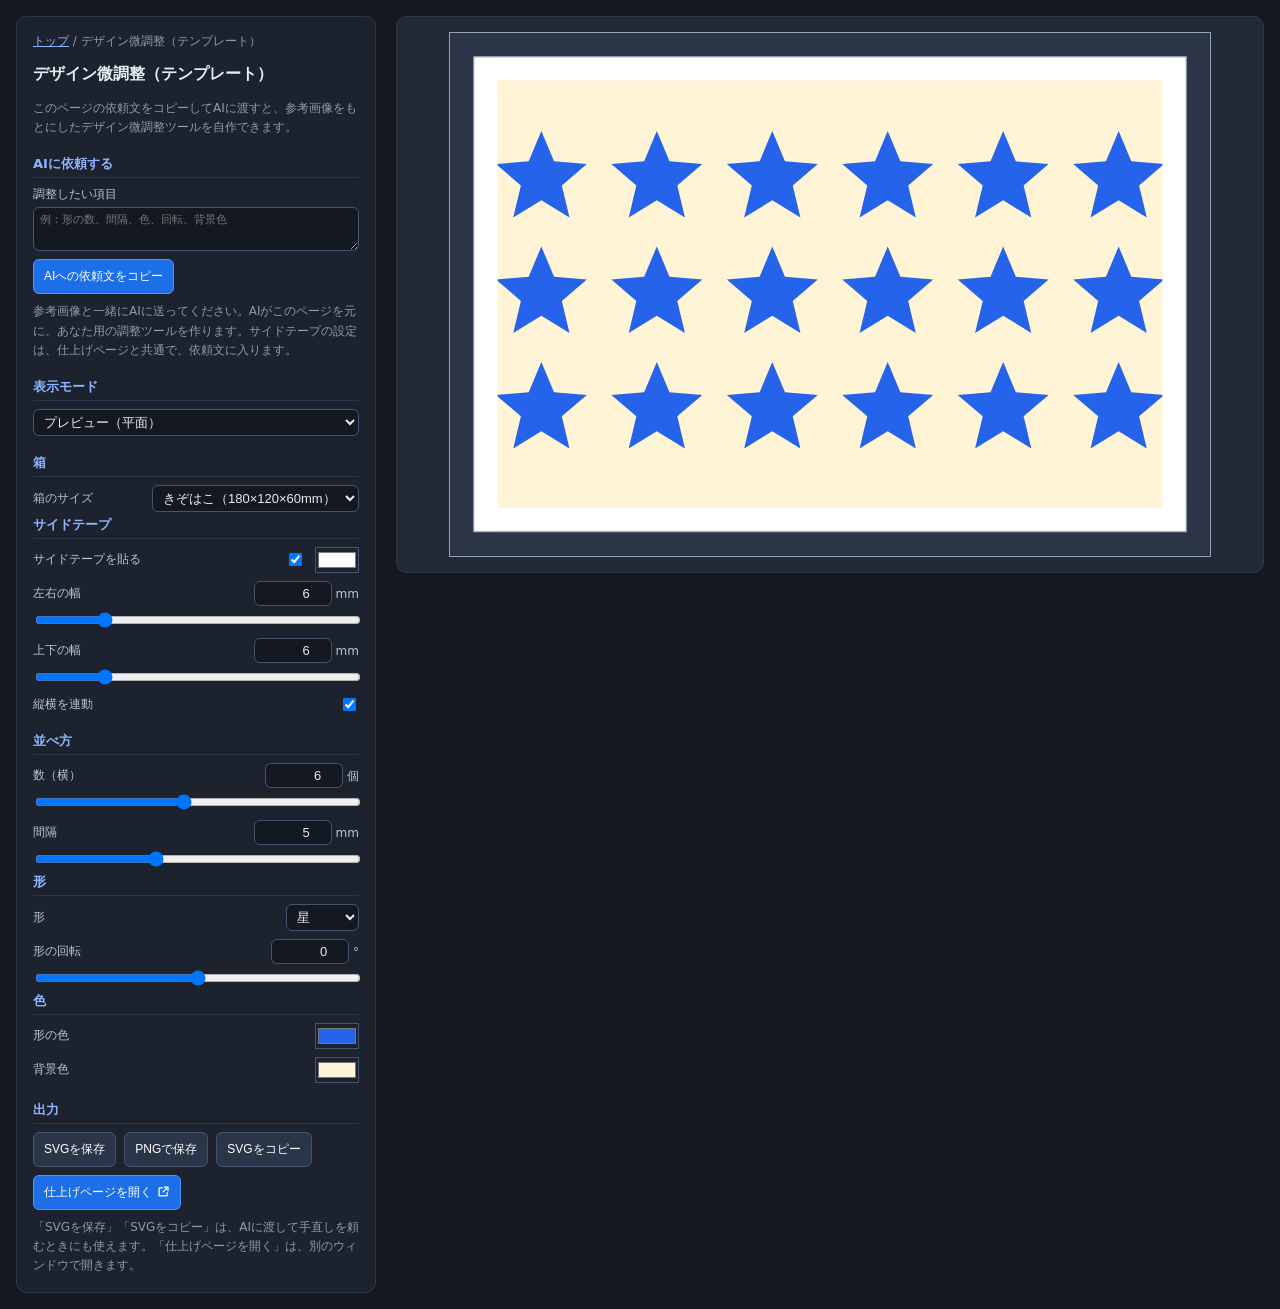
==== commit 183c1576: "カット時余白を変更できるようにした。サイドテープの色が枠しか変わらなかったのを修正。サイドテープを縦横で幅を変えられるようにした。サイドテープの初期値をテンプレ踏襲するようにスクリプトを修正" ====
--- a/draft/index.html
+++ b/draft/index.html
@@ -99,7 +99,7 @@
           <textarea id="briefItems" rows="2" style="min-height:44px" placeholder="例：形の数、間隔、色、回転、背景色"></textarea>
         </div>
         <div class="btn-row"><button id="btnCopyPrompt" class="primary">AIへの依頼文をコピー</button></div>
-        <p class="note">参考画像と一緒にAIに送ってください。AIがこのページを元に、あなた用の調整ツールを作ります。</p>`;
+        <p class="note">参考画像と一緒にAIに送ってください。AIがこのページを元に、あなた用の調整ツールを作ります。サイドテープの設定は、仕上げページと共通で、依頼文に入ります。</p>`;
 
       const app = CigarBox.mountDraft({
         crumb: '<a href="../">トップ</a> / デザイン微調整（テンプレート）',
@@ -129,6 +129,9 @@
           guide: new URL("../docs/ai-guide.md", page).href,
           examples: new URL("../examples/", page).href
         };
+        // サイドテープの現在の設定（仕上げページと共通）を、AI が作るページの初期値として渡す
+        const t = app.state.fixed;
+        const tape = `{ sideTape: ${!!t.sideTape}, tapeColor: "${t.tapeColor}", tapeX: ${t.tapeX}, tapeY: ${t.tapeY}, tapeLink: ${!!t.tapeLink} }`;
         const brief = items.trim() || "（なし。または、動かしたい項目を書く）";
         return `添付した画像のデザインを、ファミマ・ローソンのシール紙に印刷してシガーボックスに貼るシールにします。
 そのデザインを SVG で再現して、項目を動かして調整できる「調整ページ」を作ってください。
@@ -145,10 +148,11 @@
 # 調整ページ（ブラウザで開くだけで動く HTML 1 ファイル）
 画面の固定部分（表示モード・箱の切り替え・サイドテープ・プレビュー・出力ボタン）は、共通スクリプトが作ります。
 自分で作り直さず、下の骨組みの PARAMS と draw だけを書いてください。
-- 箱の切り替え、「サイドテープを貼る」（色・幅つき。4 辺に貼る）、プレビュー（スマホでは画面上部に固定）、「SVGを保存」「PNGで保存」「SVGをコピー」「仕上げページを開く」は、共通スクリプトが用意する。同じものを自作しない
+- 箱の切り替え、「サイドテープを貼る」（色と、左右・上下それぞれの幅つき。4 辺に貼る）、プレビュー（スマホでは画面上部に固定）、「SVGを保存」「PNGで保存」「SVGをコピー」「仕上げページを開く」は、共通スクリプトが用意する。同じものを自作しない
 - title と note は書き換えてよい。note には、ページの使い方を 2〜3 行で書く
+- tape は、サイドテープの初期値（利用者がいつも使う設定）。値を変えたり消したりせず、そのまま渡す。画面で変えられるのは共通スクリプトの役目なので、サイドテープの項目を PARAMS に入れない
 - 共通スクリプトは公開 URL から読み込む。外部スクリプトを読み込めない環境では、${urls.shared} の box.js・draft-app.js・style.css の中身を取得して、それぞれ <script> と <style> としてページに貼る
-- 共通スクリプトも取得できないときだけ、同じ機能を自作する（箱は きぞはこ 180×120mm / かずはこ 165×120mm、サイドテープは 4 辺・色と幅を変えられる、プレビューはスマホで上部に固定、「SVGを保存」と「仕上げページを開く」を別々のボタンにする）
+- 共通スクリプトも取得できないときだけ、同じ機能を自作する（箱は きぞはこ 180×120mm / かずはこ 165×120mm、サイドテープは 4 辺・色と、左右・上下それぞれの幅を変えられる（初期値は tape の値）、プレビューはスマホで上部に固定、「SVGを保存」と「仕上げページを開く」を別々のボタンにする）
 
 骨組み（PARAMS と draw を、画像のデザインに合わせて書き換える。見本は同じ形を規則的に並べるデザイン）：
 \`\`\`html
@@ -166,7 +170,7 @@
   <script>
 ${slotSource.replace(/^/gm, "    ")}
 
-    CigarBox.mountDraft({ title: "デザイン微調整", note: "ここにページの使い方を 2〜3 行で書く", PARAMS, draw });
+    CigarBox.mountDraft({ title: "デザイン微調整", note: "ここにページの使い方を 2〜3 行で書く", tape: ${tape}, PARAMS, draw });
   <\/script>
 </body>
 </html>
--- a/shared/style.css
+++ b/shared/style.css
@@ -68,6 +68,7 @@
 .stage.dragover { outline: 2px dashed #4c93ff; outline-offset: -8px; }
 .stage svg { width: 100%; max-width: 760px; height: auto; box-shadow: 0 0 0 1px #94a3b8; }
 #msg, #cbx-msg { min-height: 1.4em; color: #fbbf24; }
+#msg:empty, #cbx-msg:empty { display: none; }
 .touch-only { display: none; }
 @media (pointer: coarse) { .touch-only { display: block; } }
 
@@ -86,11 +87,16 @@
   body { flex-direction: column; padding: 8px; }
   .controls { width: 100%; }
   .stage {
-    order: -1; position: sticky; top: 0; z-index: 5; width: 100%; padding: 8px;
+    order: -1; position: sticky; top: 0; z-index: 5; width: 100%; padding: 6px; gap: 0;
     /* 固定表示の領域を専用レイヤーに分け、スクロールや再描画でチラつくのを防ぐ */
     transform: translateZ(0);
     -webkit-transform: translateZ(0);
   }
   /* 高さを固定し、表示モードや箱で縦横比が変わっても領域の大きさを変えない（下のコントロールが動かない） */
-  .stage svg { height: 36vh; height: 36svh; max-width: none; box-shadow: none; }
+  .stage svg { height: 24vh; height: 24svh; max-height: 210px; max-width: none; box-shadow: none; }
+  /* メッセージは、プレビューの上に重ねて出す（出ても領域の高さが変わらない） */
+  .stage #msg, .stage #cbx-msg {
+    position: absolute; left: 6px; right: 6px; bottom: 6px; margin: 0; min-height: 0;
+    background: rgba(20, 24, 32, .88); padding: 3px 8px; border-radius: 6px;
+  }
 }
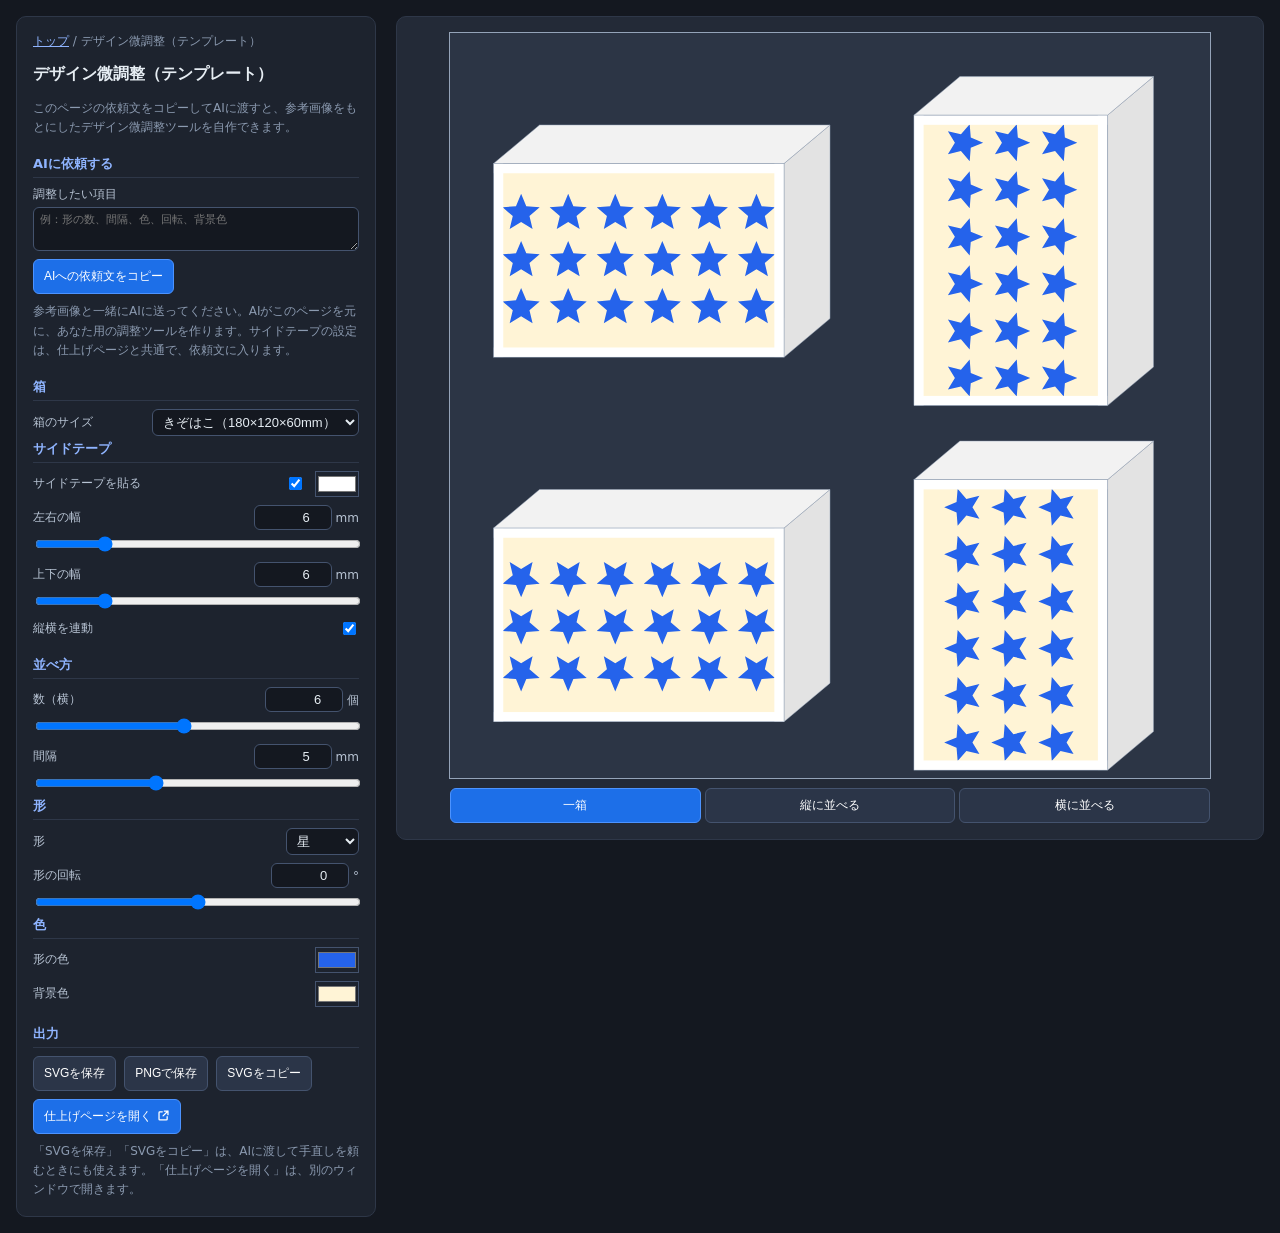
==== commit 624ea7d7: "プレビューの表示物変更+UIの一部修正" ====
--- a/draft/index.html
+++ b/draft/index.html
@@ -10,7 +10,7 @@
        AI-SLOT:BEGIN
        このページは「AI に調整ページを作ってもらうためのテンプレート」です。
        AI がこのページをコピーして作り替えるときは、AI-SLOT:BEGIN 〜 AI-SLOT:END の中（PARAMS と draw）だけを書き換えます。
-       画面の固定部分（表示モード・箱の切り替え・サイドテープ・プレビュー・出力ボタン）は shared/draft-app.js が作ります。
+       画面の固定部分（見せ方の切り替え・箱の切り替え・サイドテープ・プレビュー・出力ボタン）は shared/draft-app.js が作ります。
        自分で作り直さず、CigarBox.mountDraft({ PARAMS, draw }) を呼んでください。
        ここは、このサイトの利用者がコードを貼り付ける場所ではありません（このページはコードの読み込みをしません）。
 
@@ -89,7 +89,7 @@
       const { storage } = CigarBox;
       const ITEMS_KEY = "cigar-box-draft:items";
 
-      // 画面の固定部分（表示モード・箱・サイドテープ・プレビュー・出力ボタン）は shared/draft-app.js が作る
+      // 画面の固定部分（見せ方の切り替え・箱・サイドテープ・プレビュー・出力ボタン）は shared/draft-app.js が作る
       const extra = document.createElement("div");
       extra.className = "section";
       extra.innerHTML = `
@@ -146,7 +146,7 @@
 ${brief}
 
 # 調整ページ（ブラウザで開くだけで動く HTML 1 ファイル）
-画面の固定部分（表示モード・箱の切り替え・サイドテープ・プレビュー・出力ボタン）は、共通スクリプトが作ります。
+画面の固定部分（見せ方の切り替え・箱の切り替え・サイドテープ・プレビュー・出力ボタン）は、共通スクリプトが作ります。
 自分で作り直さず、下の骨組みの PARAMS と draw だけを書いてください。
 - 箱の切り替え、「サイドテープを貼る」（色と、左右・上下それぞれの幅つき。4 辺に貼る）、プレビュー（スマホでは画面上部に固定）、「SVGを保存」「PNGで保存」「SVGをコピー」「仕上げページを開く」は、共通スクリプトが用意する。同じものを自作しない
 - title と note は書き換えてよい。note には、ページの使い方を 2〜3 行で書く
--- a/shared/style.css
+++ b/shared/style.css
@@ -65,6 +65,9 @@
   align-items: center;
   gap: 10px;
 }
+/* 見せ方の切り替え（プレビューの下。スマホではプレビューと一緒に固定される） */
+.mode-tabs { display: flex; gap: 4px; width: 100%; max-width: 760px; }
+.mode-tabs button { flex: 1; padding: 8px 4px; font-size: 12px; white-space: nowrap; }
 .stage.dragover { outline: 2px dashed #4c93ff; outline-offset: -8px; }
 .stage svg { width: 100%; max-width: 760px; height: auto; box-shadow: 0 0 0 1px #94a3b8; }
 #msg, #cbx-msg { min-height: 1.4em; color: #fbbf24; }
@@ -93,10 +96,13 @@
     -webkit-transform: translateZ(0);
   }
   /* 高さを固定し、表示モードや箱で縦横比が変わっても領域の大きさを変えない（下のコントロールが動かない） */
+  .stage .mode-tabs { margin-top: 6px; }
   .stage svg { height: 24vh; height: 24svh; max-height: 210px; max-width: none; box-shadow: none; }
-  /* メッセージは、プレビューの上に重ねて出す（出ても領域の高さが変わらない） */
+  /* プレビュー（一箱・縦に並べる・横に並べる）は、同じ大きさの枠にして、見せ方を切り替えても動かさない。少し縦長なので、高くする */
+  .stage svg:not([data-mode="print"]) { height: 32vh; height: 32svh; max-height: 280px; }
+  /* メッセージは、プレビューの上端に重ねて出す（出ても領域の高さが変わらない。見せ方のボタンは隠さない） */
   .stage #msg, .stage #cbx-msg {
-    position: absolute; left: 6px; right: 6px; bottom: 6px; margin: 0; min-height: 0;
+    position: absolute; left: 6px; right: 6px; top: 6px; margin: 0; min-height: 0;
     background: rgba(20, 24, 32, .88); padding: 3px 8px; border-radius: 6px;
   }
 }
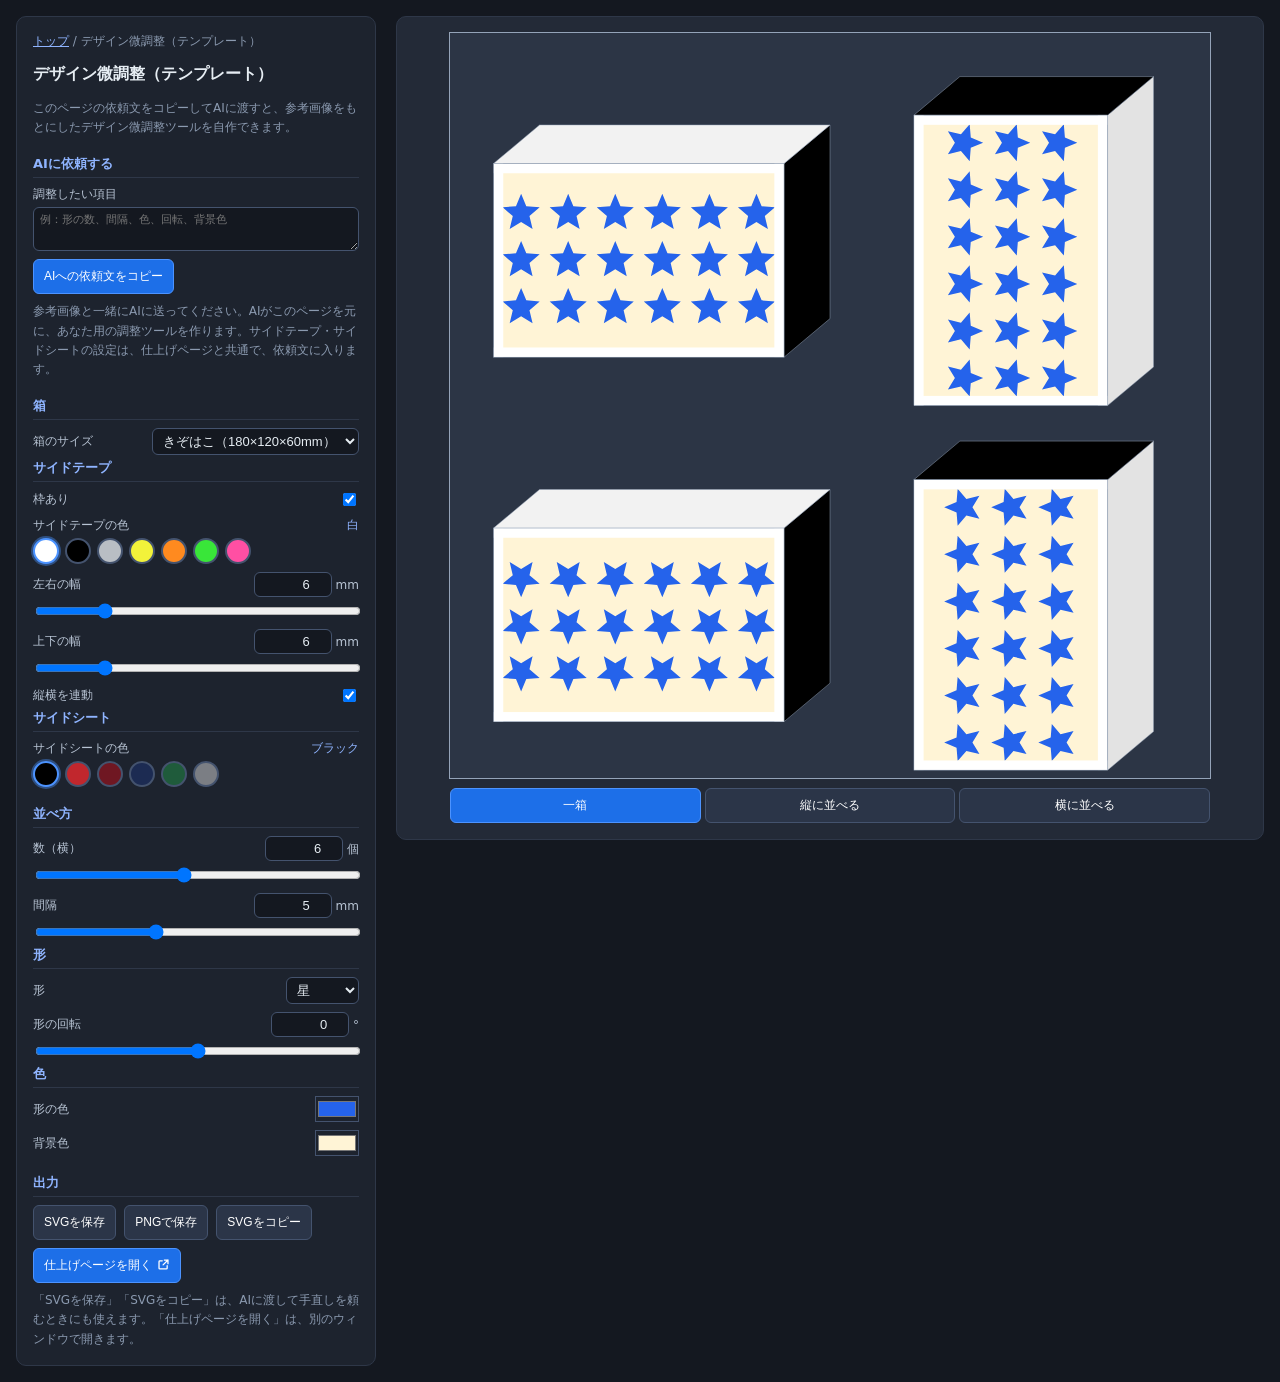
==== commit e37e7099: "サイドテープとサイドシートの色を分離+実際の商品に沿ったカラーピッカーに絞った" ====
--- a/draft/index.html
+++ b/draft/index.html
@@ -99,7 +99,7 @@
           <textarea id="briefItems" rows="2" style="min-height:44px" placeholder="例：形の数、間隔、色、回転、背景色"></textarea>
         </div>
         <div class="btn-row"><button id="btnCopyPrompt" class="primary">AIへの依頼文をコピー</button></div>
-        <p class="note">参考画像と一緒にAIに送ってください。AIがこのページを元に、あなた用の調整ツールを作ります。サイドテープの設定は、仕上げページと共通で、依頼文に入ります。</p>`;
+        <p class="note">参考画像と一緒にAIに送ってください。AIがこのページを元に、あなた用の調整ツールを作ります。サイドテープ・サイドシートの設定は、仕上げページと共通で、依頼文に入ります。</p>`;
 
       const app = CigarBox.mountDraft({
         crumb: '<a href="../">トップ</a> / デザイン微調整（テンプレート）',
@@ -131,7 +131,7 @@
         };
         // サイドテープの現在の設定（仕上げページと共通）を、AI が作るページの初期値として渡す
         const t = app.state.fixed;
-        const tape = `{ sideTape: ${!!t.sideTape}, tapeColor: "${t.tapeColor}", tapeX: ${t.tapeX}, tapeY: ${t.tapeY}, tapeLink: ${!!t.tapeLink} }`;
+        const tape = `{ sideTape: ${!!t.sideTape}, tapeColor: "${t.tapeColor}", tapeX: ${t.tapeX}, tapeY: ${t.tapeY}, tapeLink: ${!!t.tapeLink}, sheetColor: "${t.sheetColor}" }`;
         const brief = items.trim() || "（なし。または、動かしたい項目を書く）";
         return `添付した画像のデザインを、ファミマ・ローソンのシール紙に印刷してシガーボックスに貼るシールにします。
 そのデザインを SVG で再現して、項目を動かして調整できる「調整ページ」を作ってください。
@@ -148,11 +148,11 @@
 # 調整ページ（ブラウザで開くだけで動く HTML 1 ファイル）
 画面の固定部分（見せ方の切り替え・箱の切り替え・サイドテープ・プレビュー・出力ボタン）は、共通スクリプトが作ります。
 自分で作り直さず、下の骨組みの PARAMS と draw だけを書いてください。
-- 箱の切り替え、「サイドテープを貼る」（色と、左右・上下それぞれの幅つき。4 辺に貼る）、プレビュー（スマホでは画面上部に固定）、「SVGを保存」「PNGで保存」「SVGをコピー」「仕上げページを開く」は、共通スクリプトが用意する。同じものを自作しない
+- 箱の切り替え、「枠あり」（サイドテープの枠。色と、左右・上下それぞれの幅つき。側面の色は、枠の有無にかかわらず反映する）、プレビュー（スマホでは画面上部に固定）、「SVGを保存」「PNGで保存」「SVGをコピー」「仕上げページを開く」は、共通スクリプトが用意する。同じものを自作しない
 - title と note は書き換えてよい。note には、ページの使い方を 2〜3 行で書く
-- tape は、サイドテープの初期値（利用者がいつも使う設定）。値を変えたり消したりせず、そのまま渡す。画面で変えられるのは共通スクリプトの役目なので、サイドテープの項目を PARAMS に入れない
+- tape は、サイドテープ・サイドシートの初期値（利用者がいつも使う設定）。値を変えたり消したりせず、そのまま渡す（tapeColor・sheetColor は、共通スクリプトが選べる色だけを受け付ける。自分で別の色を決めない）。画面で変えられるのは共通スクリプトの役目なので、サイドテープ・サイドシートの項目を PARAMS に入れない
 - 共通スクリプトは公開 URL から読み込む。外部スクリプトを読み込めない環境では、${urls.shared} の box.js・draft-app.js・style.css の中身を取得して、それぞれ <script> と <style> としてページに貼る
-- 共通スクリプトも取得できないときだけ、同じ機能を自作する（箱は きぞはこ 180×120mm / かずはこ 165×120mm、サイドテープは 4 辺・色と、左右・上下それぞれの幅を変えられる（初期値は tape の値）、プレビューはスマホで上部に固定、「SVGを保存」と「仕上げページを開く」を別々のボタンにする）
+- 共通スクリプトも取得できないときだけ、同じ機能を自作する（箱は きぞはこ 180×120mm / かずはこ 165×120mm、「枠あり」（サイドテープの枠。4 辺・左右・上下それぞれの幅を変えられる）、サイドテープ・サイドシートの色（初期値はどれも tape の値）、プレビューはスマホで上部に固定、「SVGを保存」と「仕上げページを開く」を別々のボタンにする）
 
 骨組み（PARAMS と draw を、画像のデザインに合わせて書き換える。見本は同じ形を規則的に並べるデザイン）：
 \`\`\`html
--- a/shared/style.css
+++ b/shared/style.css
@@ -33,6 +33,12 @@
   display: flex; justify-content: space-between; align-items: center; gap: 8px;
 }
 .param input[type="range"] { width: 100%; }
+.swatch-name { margin-left: 8px; color: #8fb4ff; }
+.swatch-group { display: flex; align-items: center; gap: 8px; }
+.swatch-cap { flex: none; width: 48px; font-size: 11px; color: #8b9ab0; }
+.swatches { display: flex; flex-wrap: wrap; gap: 6px; }
+button.swatch { width: 26px; height: 26px; padding: 0; border-radius: 50%; border: 2px solid #44536e; background: var(--c); }
+button.swatch.active { background: var(--c); border-color: #4c93ff; box-shadow: 0 0 0 2px #4c93ff66; }
 .ctl { display: inline-flex; align-items: center; gap: 10px; }
 input[type="number"], select, textarea {
   background: #141820; color: #e6edf3; border: 1px solid #44536e;
@@ -97,9 +103,9 @@
   }
   /* 高さを固定し、表示モードや箱で縦横比が変わっても領域の大きさを変えない（下のコントロールが動かない） */
   .stage .mode-tabs { margin-top: 6px; }
-  .stage svg { height: 24vh; height: 24svh; max-height: 210px; max-width: none; box-shadow: none; }
-  /* プレビュー（一箱・縦に並べる・横に並べる）は、同じ大きさの枠にして、見せ方を切り替えても動かさない。少し縦長なので、高くする */
-  .stage svg:not([data-mode="print"]) { height: 32vh; height: 32svh; max-height: 280px; }
+  .stage svg { max-width: none; box-shadow: none; }
+  /* どの見せ方でも（印刷用も）同じ高さの枠にして、切り替えても動かさない。少し縦長なので、高くする */
+  .stage svg { height: 32vh; height: 32svh; max-height: 280px; }
   /* メッセージは、プレビューの上端に重ねて出す（出ても領域の高さが変わらない。見せ方のボタンは隠さない） */
   .stage #msg, .stage #cbx-msg {
     position: absolute; left: 6px; right: 6px; top: 6px; margin: 0; min-height: 0;
